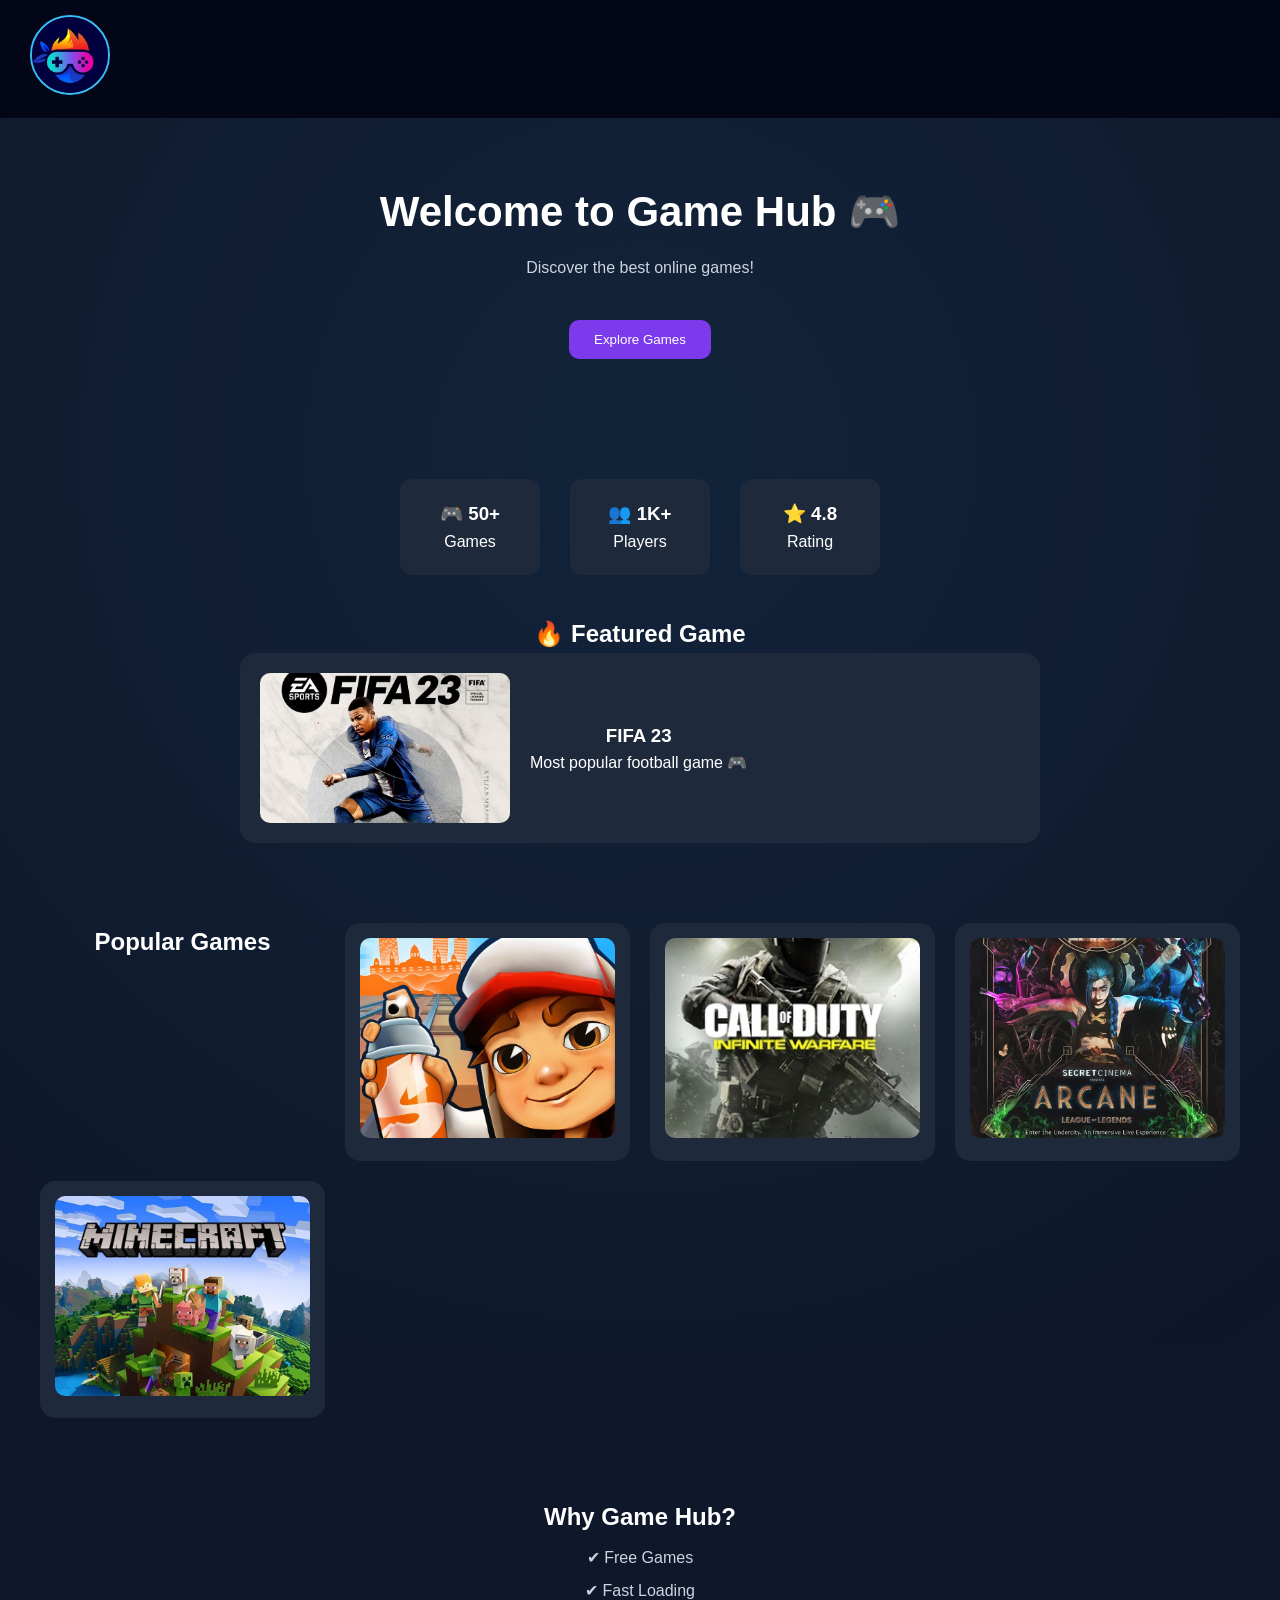
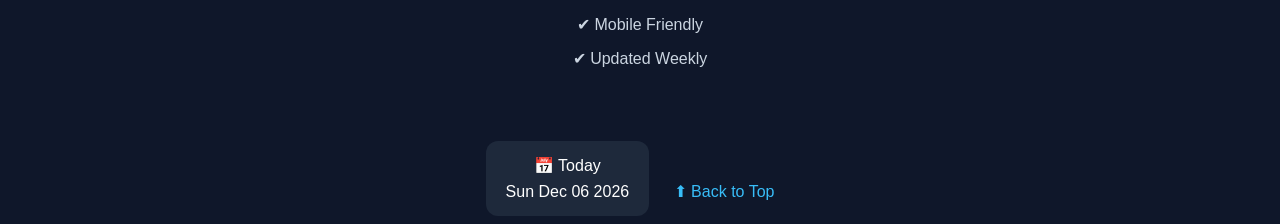
==== index.html @ 9aa82e74 "janaaaaa Co-authored-by: Copilot <copilot@github.com>" ====
<!DOCTYPE html>
<html lang="en">

<head>
    <meta charset="UTF-8">
    <meta name="viewport" content="width=device-width, initial-scale=1.0">
    <title>Game Hub</title>

    <link rel="stylesheet" href="css/style.css">
</head>

<body id="top">

    <!-- ================= NAVBAR ================= -->
<div class="navbar">

    <div class="logo" onclick="toggleMenu()">
        <img src="images/logo.png" alt="logo">
    </div>

    <!-- MENU -->
    <div id="menu" class="menu">
        <a href="index.html">Home</a>
        <a href="games.html">Games</a>
        <a href="about.html">About</a>
        <a href="contact.html">Contact</a>
    </div>

</div>
    <div id="menu" class="menu hide">
        <a href="index.html">Home</a>
        <a href="games.html">Games</a>
        <a href="about.html">About</a>
        <a href="contact.html">Contact</a>
    </div>

</div>

        <div class="menu" id="menu">
            <a href="index.html">Home</a>
            <a href="games.html">Games</a>
            <a href="about.html">About</a>
            <a href="contact.html">Contact</a>
        </div>
    </div>
    <div class="hero">
        <h1>Welcome to Game Hub 🎮</h1>
        <p>Discover the best online games!</p>

        <a href="games.html">
            <button>Explore Games</button>
        </a>
    </div>

    <!-- ================= STATS ================= -->
    <div class="stats">
        <div>
            <h3>🎮 50+</h3>
            <p>Games</p>
        </div>

        <div>
            <h3>👥 1K+</h3>
            <p>Players</p>
        </div>

        <div>
            <h3>⭐ 4.8</h3>
            <p>Rating</p>
        </div>
    </div>

    <!-- ================= FEATURED GAME ================= -->
    <div class="featured-game">
        <h2>🔥 Featured Game</h2>

        <div class="featured-card">
            <img src="images/game1.jpg.jpeg" alt="Featured Game">

            <div>
                <h3>FIFA 23</h3>
                <p>Most popular football game 🎮</p>

                <a href="javascript:void(0)" class="play-btn"
                   onclick="openModal('FIFA 23','Football game with realistic graphics','4.7')">
                   Play Now
                </a>
            </div>
        </div>
    </div>

    <!-- ================= GAMES ================= -->
    <div class="games">
        <h2>Popular Games</h2>

        <div class="game-card">
            <img src="images/game5.jpg" alt="Game 1">

            <a href="javascript:void(0)" class="play-btn"
               onclick="openModal('Game 1','Racing speed game','4.5')">
               Play Now
            </a>
        </div>

        <div class="game-card">
            <img src="images/game2.jpg.jpeg" alt="Game 2">

            <a href="javascript:void(0)" class="play-btn"
               onclick="openModal('Game 2','Adventure survival game','4.3')">
               Play Now
            </a>
        </div>

        <div class="game-card">
            <img src="images/game3.jpg" alt="Game 3">

            <a href="javascript:void(0)" class="play-btn"
               onclick="openModal('Game 3','Action multiplayer game','4.6')">
               Play Now
            </a>
        </div>

        <div class="game-card">
            <img src="images/game4.jpg" alt="Game 4">

            <a href="javascript:void(0)" class="play-btn"
               onclick="openModal('Game 4','Puzzle brain game','4.2')">
               Play Now
            </a>
        </div>
    </div>

    <!-- ================= WHY US ================= -->
    <div class="why-us">
        <h2>Why Game Hub?</h2>

        <ul>
            <li>✔ Free Games</li>
            <li>✔ Fast Loading</li>
            <li>✔ Mobile Friendly</li>
            <li>✔ Updated Weekly</li>
        </ul>
    </div>

    <!-- ================= DATE ================= -->
    <div class="date-box">
        <span>📅 Today</span>
        <p id="date"></p>
    </div>

    <!-- ================= BACK TO TOP ================= -->
    <a href="#top">⬆ Back to Top</a>

    <!-- ================= MODAL ================= -->
    <div id="gameModal" class="modal">
        <div class="modal-content">

            <span class="close" onclick="closeModal()">&times;</span>

            <h2 id="gameTitle">Game Title</h2>
            <p id="gameDesc">Game description here...</p>
            <p id="gameRate">⭐ Rating</p>

            <button class="modal-btn">Play Now</button>
        </div>
    </div>

    <!-- ================= JS ================= -->
    <script src="js/script.js"></script>

    <script>
        document.getElementById("date").innerHTML =
            new Date().toDateString();
    </script>

</body>

</html>
---- css/style.css ----
/* =========================
   RESET
========================= */
* {
    margin: 0;
    padding: 0;
    box-sizing: border-box;
}

/* =========================
   BODY
========================= */
body {
    font-family: Arial, sans-serif;
    background-color: #0f172a;
    color: white;
    text-align: center;
    line-height: 1.6;
}

/* background glow */
body::before {
    content: "";
    position: fixed;
    top: -50%;
    left: -50%;
    width: 200%;
    height: 200%;
    background: radial-gradient(circle, rgba(56,189,248,0.08) 0%, transparent 70%);
    z-index: -1;
}

/* =========================
   NAVBAR
========================= */


/* NAVBAR */
.navbar {
    background-color: #020617;
    padding: 15px 30px;
    display: flex;
    justify-content: space-between;
    align-items: center;
}

/* LOGO */
.logo img {
    width: 80px;
    height: 80px;
    border-radius: 50%;
    object-fit: cover;
    cursor: pointer;
    border: 2px solid #38bdf8;
    transition: 0.3s;
}

.logo img:hover {
    transform: scale(1.1);
}

/* MENU */
.menu {
    display: none;   
    gap: 20px;
}

.menu.active {
    display: flex;
}

.menu a {
    color: white;
    text-decoration: none;
    font-weight: bold;
}

.menu a:hover {
    color: #38bdf8;
}






.hero {
    padding: 60px 20px;
}

.hero h1 {
    font-size: 42px;
    margin-bottom: 10px;
    animation: fadeIn 2s ease-in-out;
}

.hero p {
    color: #cbd5e1;
    margin-bottom: 20px;
}

.hero button {
    padding: 12px 25px;
    background-color: #7c3aed;
    color: white;
    border: none;
    border-radius: 10px;
    cursor: pointer;
    transition: 0.3s;
}

.hero button:hover {
    background-color: #5b21b6;
    transform: scale(1.05);
}

/* =========================
   ANIMATION
========================= */
@keyframes fadeIn {
    from {
        opacity: 0;
        transform: translateY(-20px);
    }
    to {
        opacity: 1;
        transform: translateY(0);
    }
}

/* =========================
   STATS
========================= */
.stats {
    display: flex;
    justify-content: center;
    gap: 30px;
    margin: 40px 0;
    flex-wrap: wrap;
}

.stats div {
    background-color: #1e293b;
    padding: 20px;
    border-radius: 12px;
    width: 140px;
    transition: 0.3s;
}

.stats div:hover {
    transform: scale(1.1);
    box-shadow: 0 0 15px #38bdf8;
}

/* =========================
   FEATURED GAME
========================= */
.featured-game {
    margin: 40px 0;
}

.featured-card {
    display: flex;
    gap: 20px;
    align-items: center;
    background-color: #1e293b;
    padding: 20px;
    border-radius: 15px;
    max-width: 800px;
    margin: auto;
    transition: 0.3s;
}

.featured-card:hover {
    transform: scale(1.02);
    box-shadow: 0 0 20px #38bdf8;
}

.featured-card img {
    width: 250px;
    height: 150px;
    object-fit: cover;
    border-radius: 10px;
}

/* =========================
   GAMES GRID
========================= */
.games {
    display: grid;
    grid-template-columns: repeat(auto-fit, minmax(250px, 1fr));
    gap: 20px;
    padding: 40px;
}

/* =========================
   GAME CARD
========================= */
.game-card {
    position: relative;
    background-color: #1e293b;
    padding: 15px;
    border-radius: 15px;
    overflow: hidden;
    transition: 0.4s;
}

.game-card:hover {
    transform: scale(1.05);
    box-shadow: 0 0 25px #38bdf8;
}

/* IMAGE */
.game-card img {
    width: 100%;
    height: 200px;
    object-fit: cover;
    border-radius: 10px;
}

/* OVERLAY */
.game-card::before {
    content: "";
    position: absolute;
    inset: 0;
    background: rgba(0,0,0,0.4);
    opacity: 0;
    transition: 0.4s;
    border-radius: 15px;
}

.game-card:hover::before {
    opacity: 1;
}

/* =========================
   PLAY BUTTON
========================= */
.play-btn {
    position: absolute;
    bottom: 15px;
    left: 50%;
    transform: translateX(-50%);

    background-color: #7c3aed;
    color: white;
    padding: 10px 20px;
    border-radius: 10px;
    text-decoration: none;

    opacity: 0;
    transition: 0.4s;
    z-index: 2;
}

.game-card:hover .play-btn {
    opacity: 1;
    transform: translateX(-50%) translateY(-5px);
}

.play-btn:hover {
    background-color: #5b21b6;
    box-shadow: 0 0 10px #7c3aed;
}

/* =========================
   MODAL
========================= */
.modal {
    display: none;
    position: fixed;
    inset: 0;
    background: rgba(0,0,0,0.7);
    justify-content: center;
    align-items: center;
}

.modal-content {
    background-color: #1e293b;
    padding: 20px;
    border-radius: 15px;
    width: 300px;
    text-align: center;
    position: relative;
    animation: pop 0.3s ease;
}

.close {
    position: absolute;
    top: 10px;
    right: 15px;
    cursor: pointer;
    font-size: 22px;
}

/* MODAL BUTTON */
.modal-btn {
    margin-top: 10px;
    padding: 10px 20px;
    background-color: #7c3aed;
    color: white;
    border: none;
    border-radius: 10px;
    cursor: pointer;
}

/* POP ANIMATION */
@keyframes pop {
    from {
        transform: scale(0.7);
        opacity: 0;
    }
    to {
        transform: scale(1);
        opacity: 1;
    }
}

/* =========================
   WHY US
========================= */
.why-us {
    margin: 40px;
}

.why-us ul {
    list-style: none;
}

.why-us li {
    margin: 8px;
    color: #cbd5e1;
}

/* =========================
   DATE BOX
========================= */
.date-box {
    margin-top: 30px;
    display: inline-block;
    background-color: #1e293b;
    padding: 12px 20px;
    border-radius: 12px;
}

/* =========================
   BACK TO TOP
========================= */
a {
    display: inline-block;
    margin: 20px;
    color: #38bdf8;
    text-decoration: none;
    transition: 0.3s;
}

a:hover {
    color: white;
}

/* =========================
   RESPONSIVE
========================= */
@media (max-width: 768px) {
    .menu {
        flex-direction: column;
        gap: 10px;
    }

    .hero h1 {
        font-size: 32px;
    }

    .featured-card {
        flex-direction: column;
        text-align: center;
    }
}

@media (max-width: 480px) {
    .games {
        grid-template-columns: 1fr;
    }

    .hero h1 {
        font-size: 26px;
    }
}
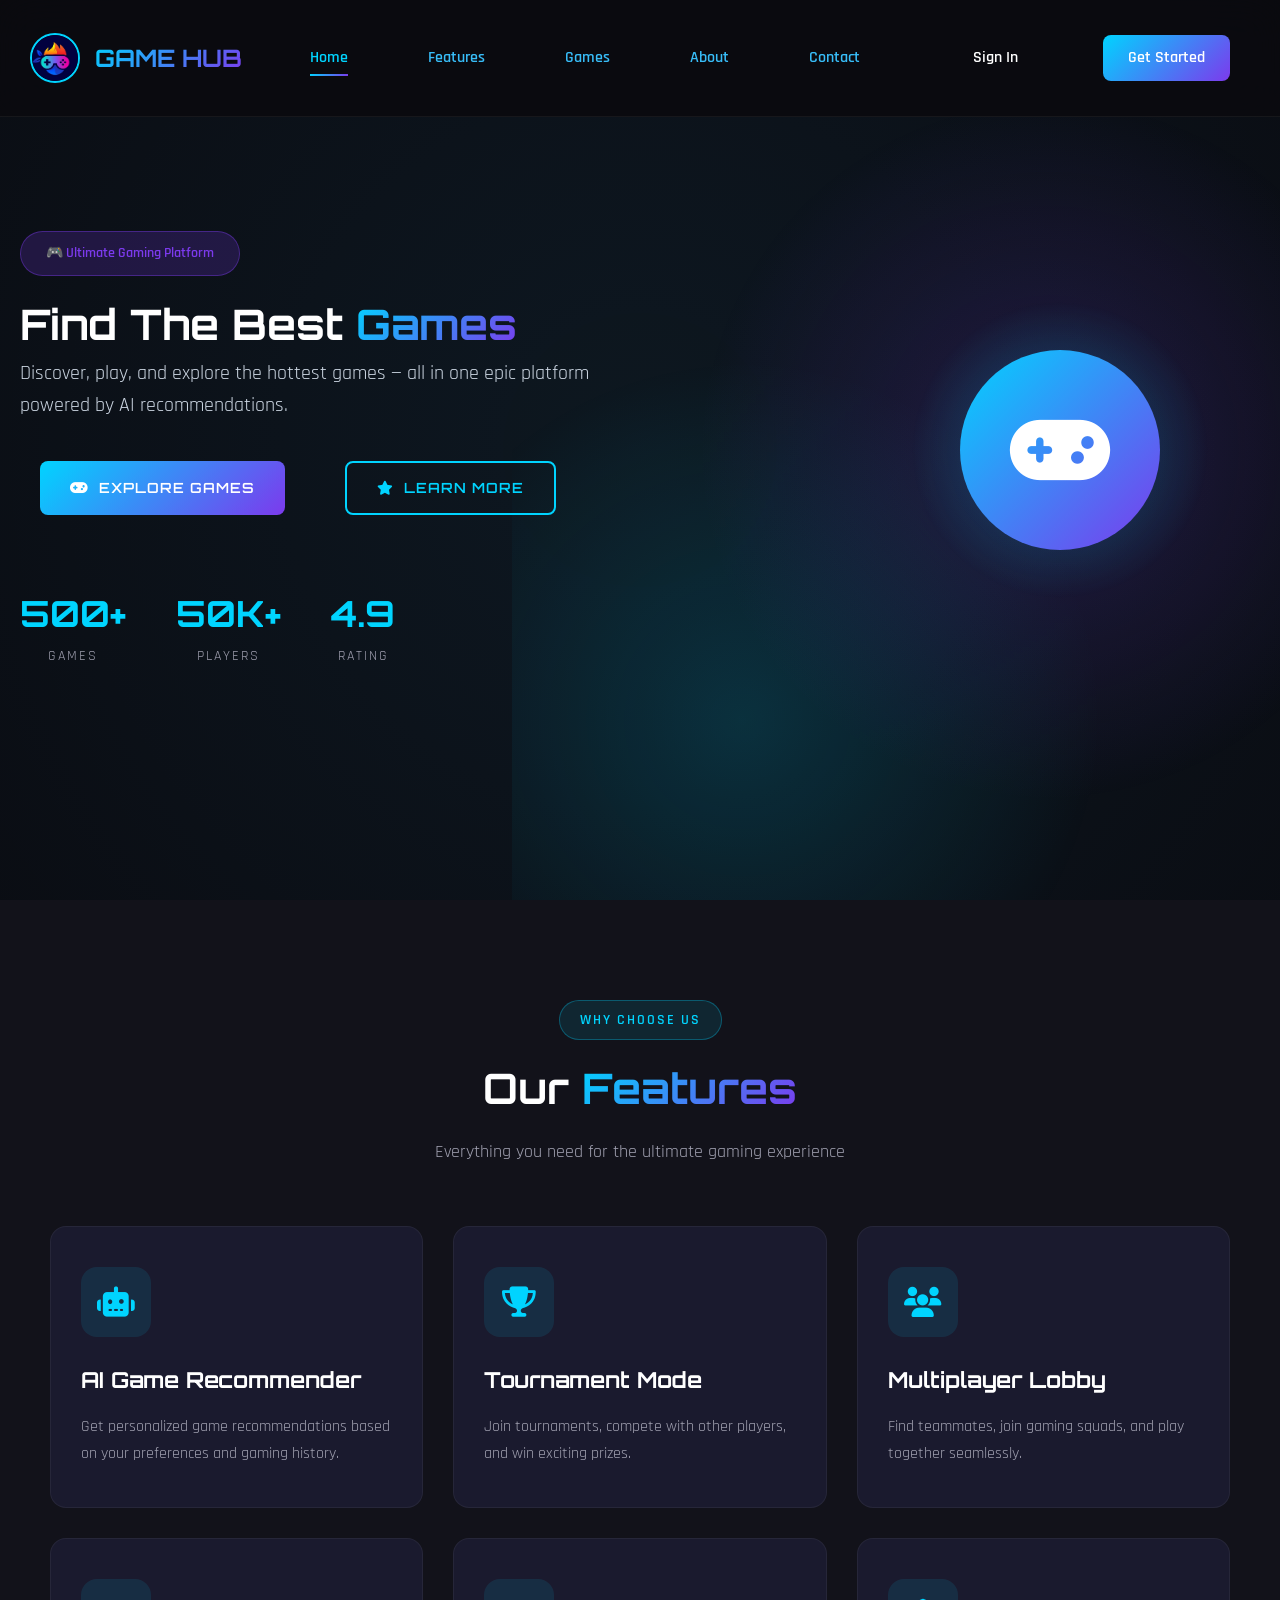
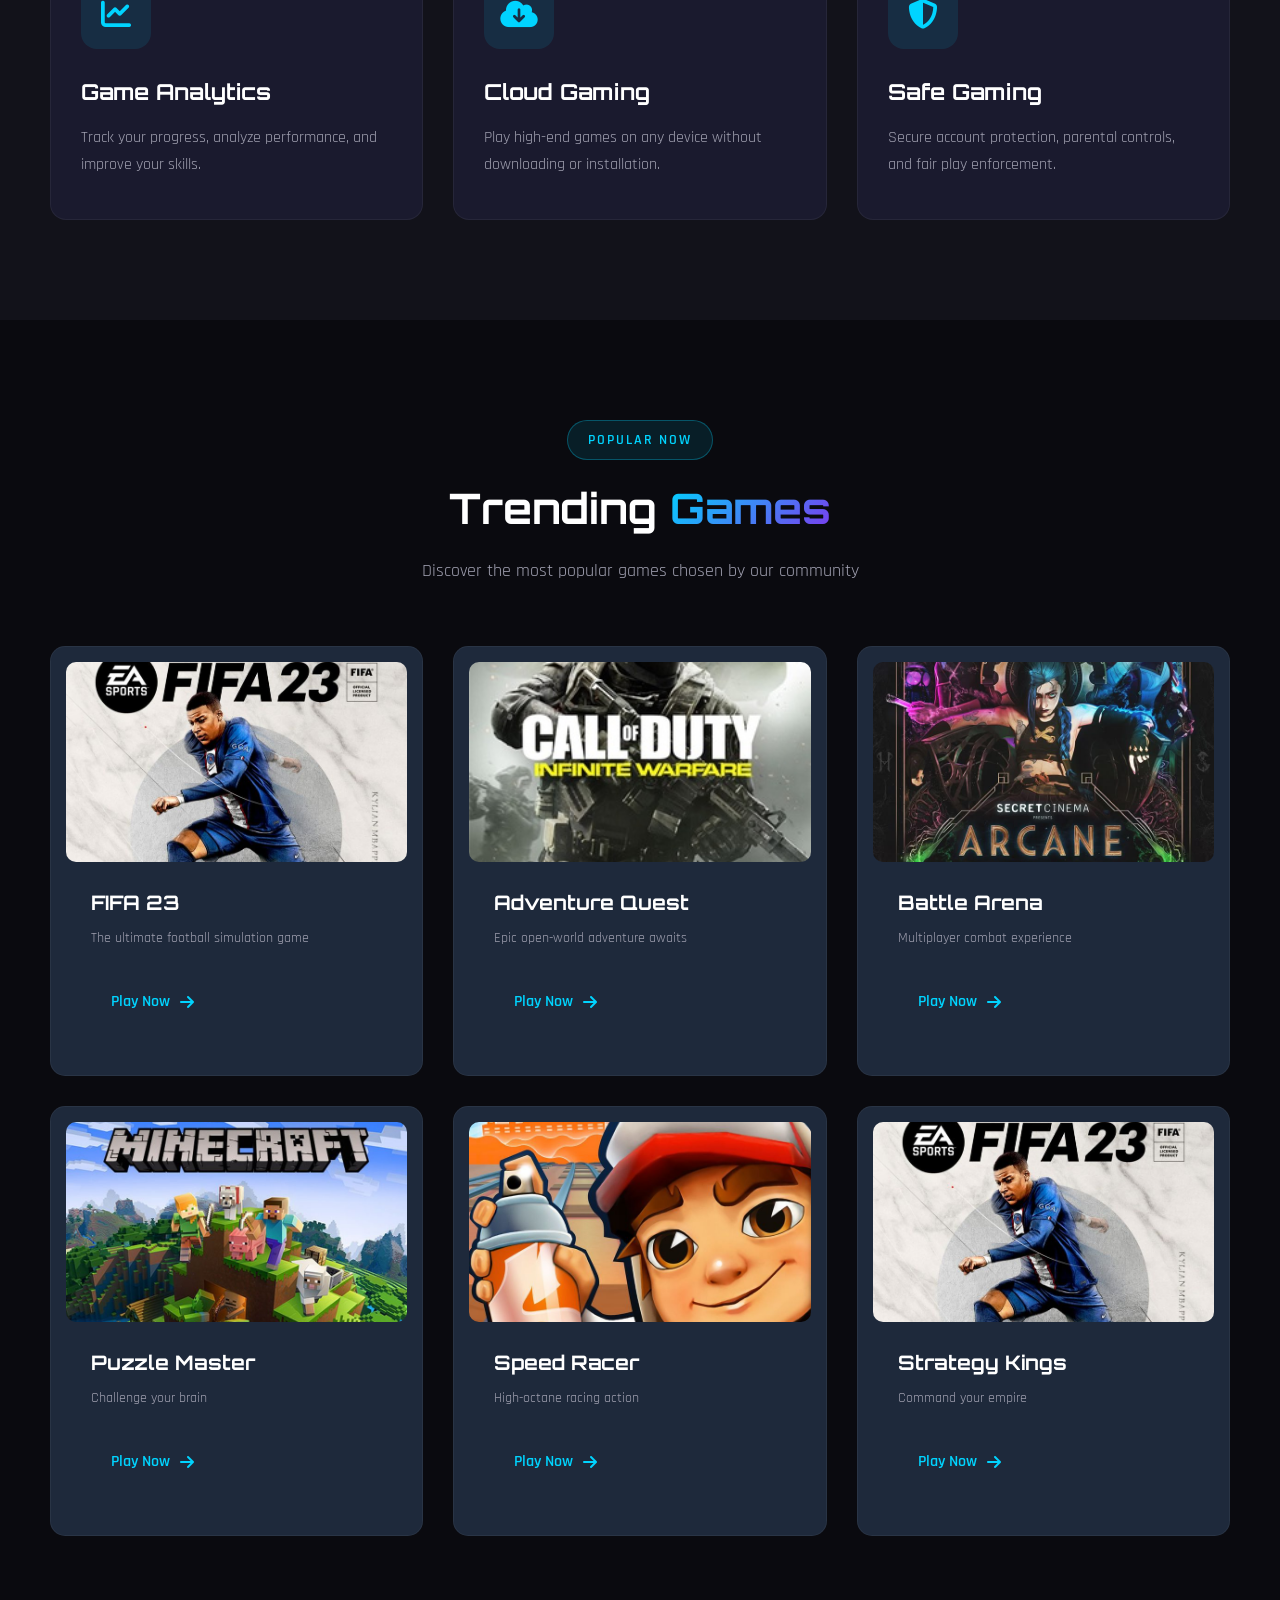
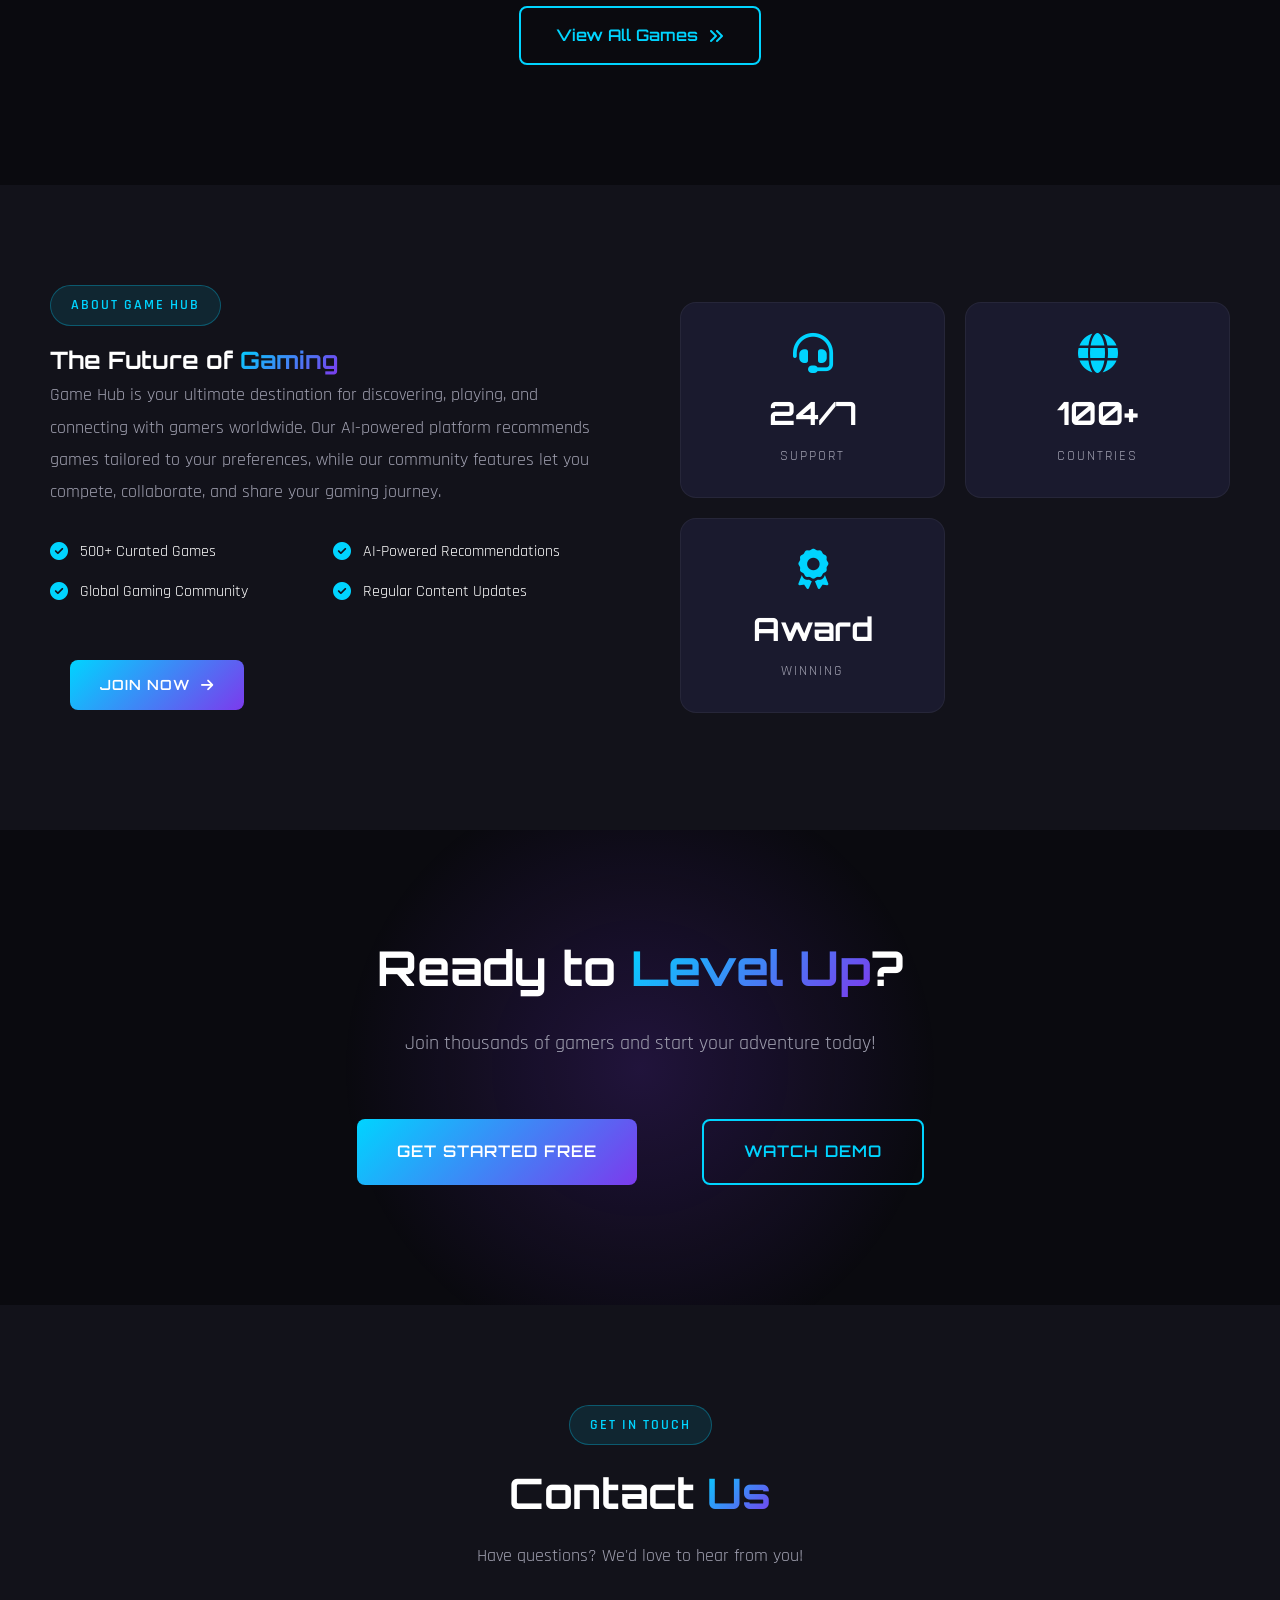
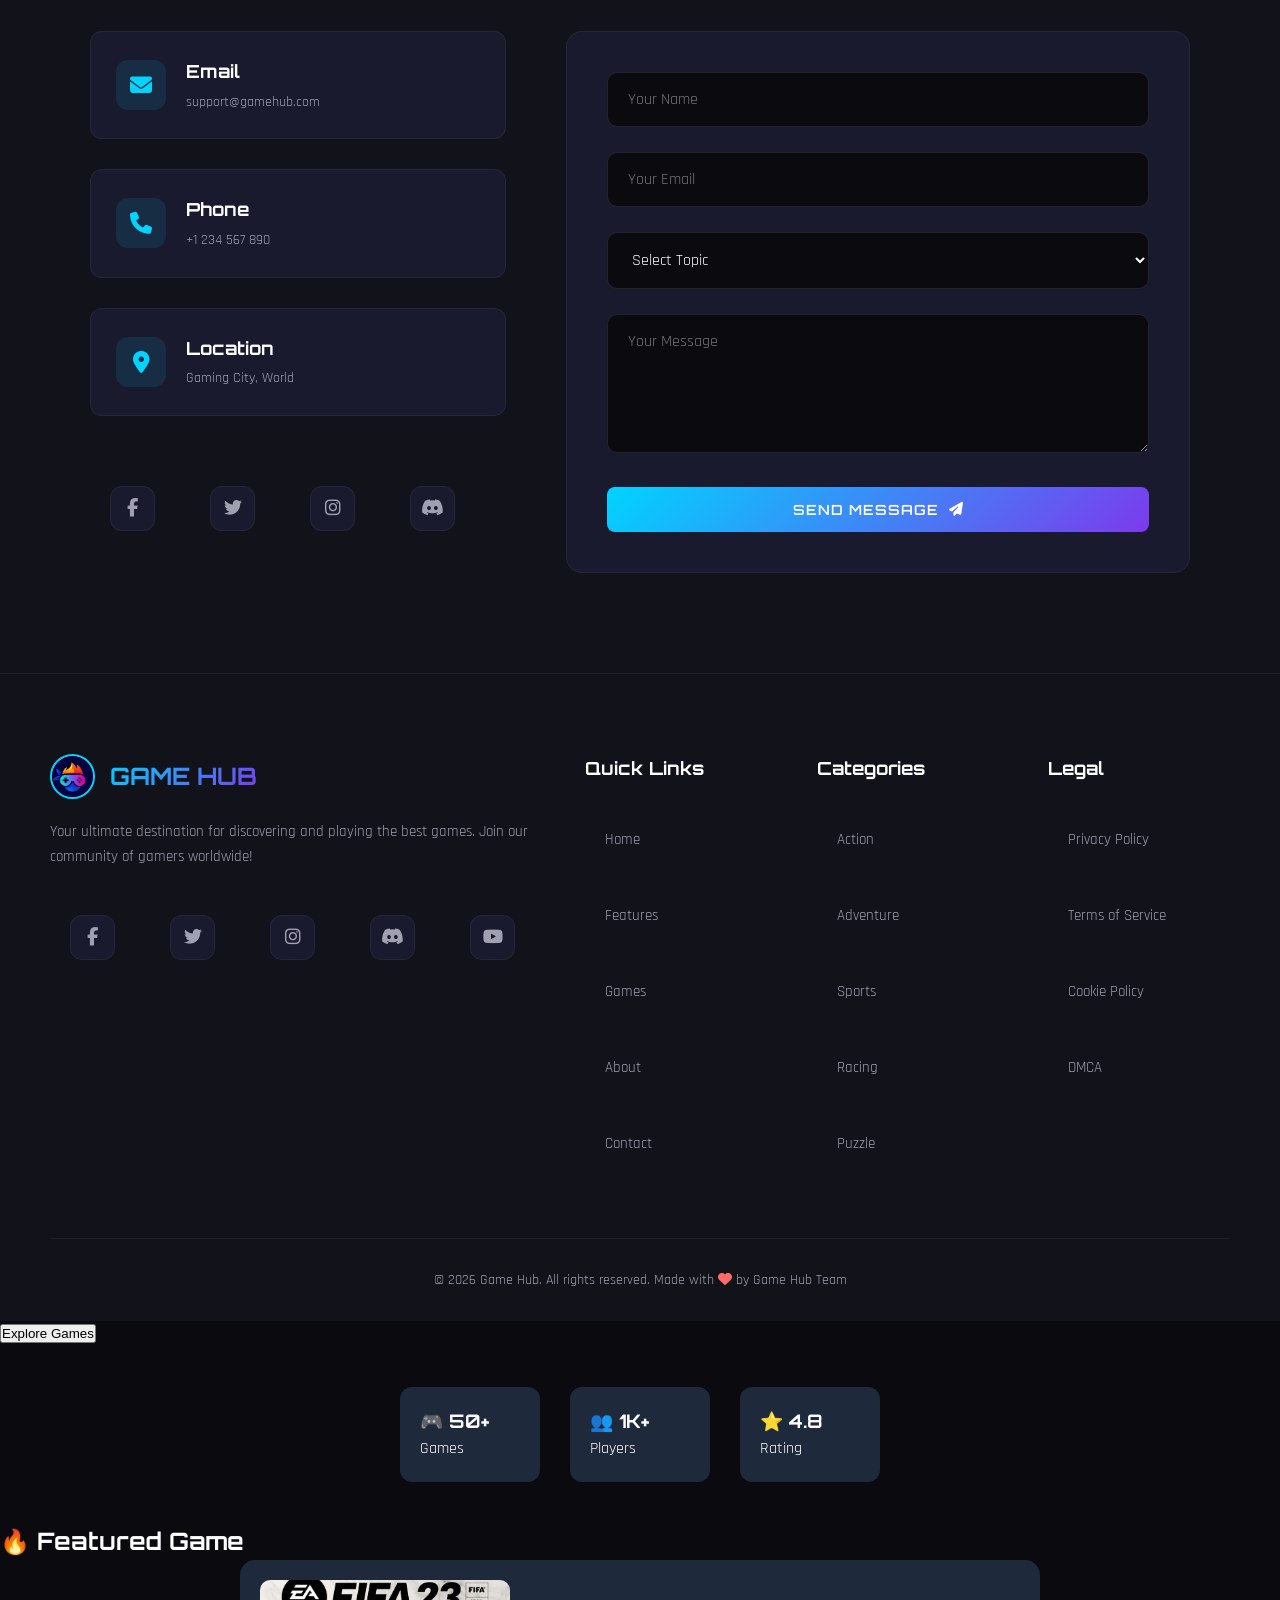
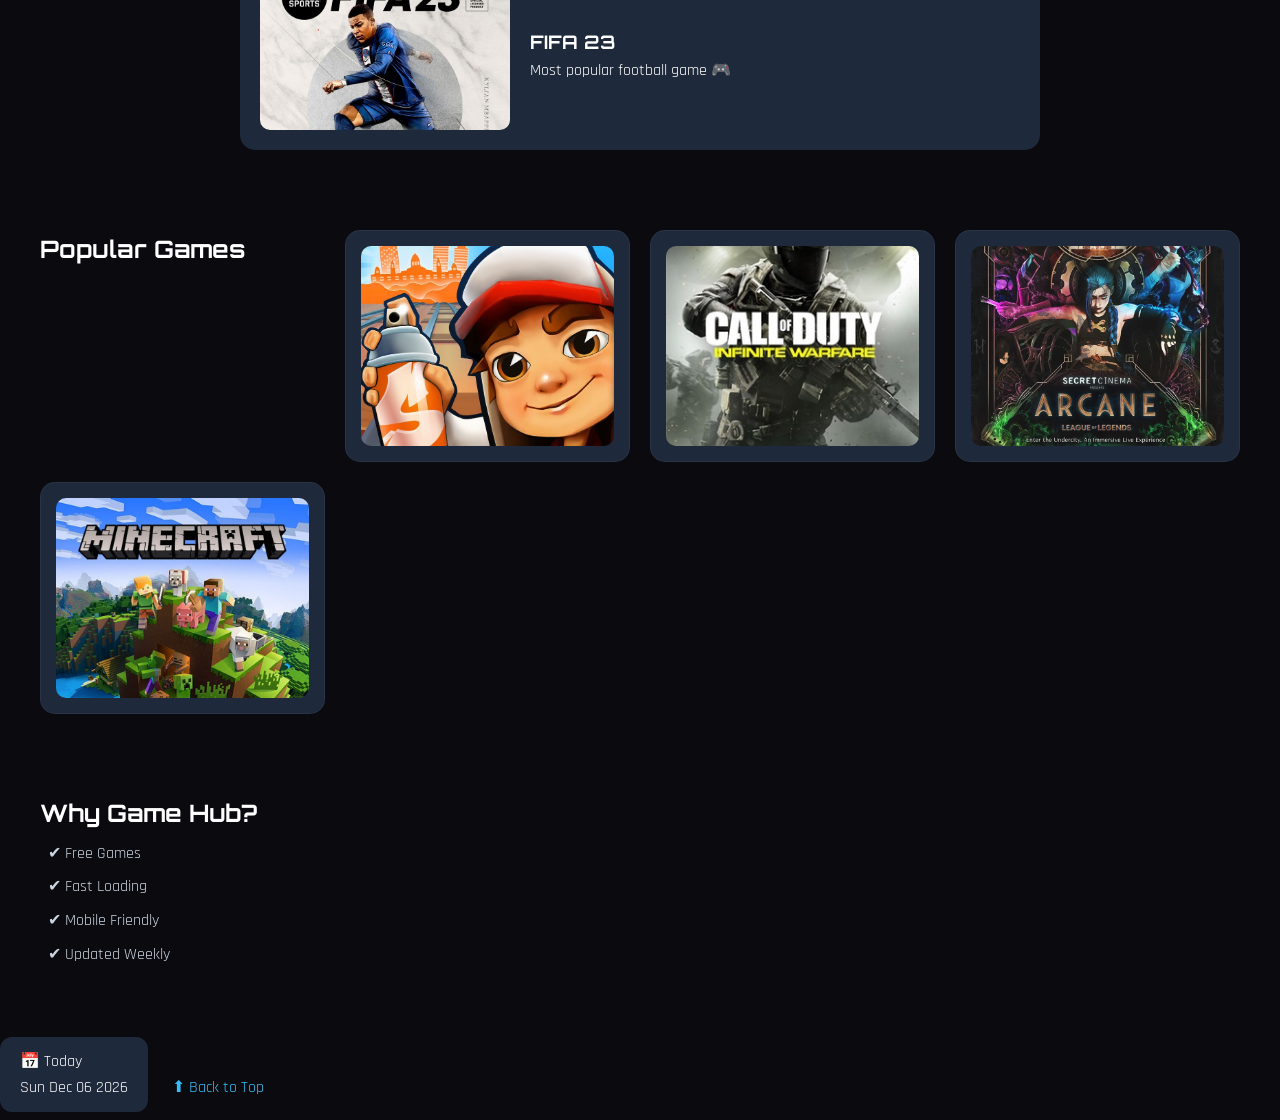
==== commit 789bc00d: "NEW HTML CSS Co-authored-by: Copilot <copilot@github.com>" ====
--- a/index.html
+++ b/index.html
@@ -4,50 +4,442 @@
 <head>
     <meta charset="UTF-8">
     <meta name="viewport" content="width=device-width, initial-scale=1.0">
-    <title>Game Hub</title>
-
+    <title>Game Hub - Your Gaming Destination</title>
     <link rel="stylesheet" href="css/style.css">
+    <link rel="preconnect" href="https://fonts.googleapis.com">
+    <link rel="preconnect" href="https://fonts.gstatic.com" crossorigin>
+    <link href="https://fonts.googleapis.com/css2?family=Orbitron:wght@400;500;600;700;800;900&family=Rajdhani:wght@300;400;500;600;700&display=swap" rel="stylesheet">
+    <link rel="stylesheet" href="https://cdnjs.cloudflare.com/ajax/libs/font-awesome/6.5.1/css/all.min.css">
 </head>
 
 <body id="top">
 
     <!-- ================= NAVBAR ================= -->
-<div class="navbar">
-
-    <div class="logo" onclick="toggleMenu()">
-        <img src="images/logo.png" alt="logo">
-    </div>
-
-    <!-- MENU -->
-    <div id="menu" class="menu">
-        <a href="index.html">Home</a>
-        <a href="games.html">Games</a>
-        <a href="about.html">About</a>
-        <a href="contact.html">Contact</a>
-    </div>
-
-</div>
-    <div id="menu" class="menu hide">
-        <a href="index.html">Home</a>
-        <a href="games.html">Games</a>
-        <a href="about.html">About</a>
-        <a href="contact.html">Contact</a>
-    </div>
-
-</div>
-
-        <div class="menu" id="menu">
-            <a href="index.html">Home</a>
-            <a href="games.html">Games</a>
-            <a href="about.html">About</a>
-            <a href="contact.html">Contact</a>
-        </div>
-    </div>
-    <div class="hero">
-        <h1>Welcome to Game Hub 🎮</h1>
-        <p>Discover the best online games!</p>
-
-        <a href="games.html">
+    <nav class="navbar">
+        <div class="logo">
+            <img src="images/logo.png" alt="Game Hub Logo">
+            <span class="logo-text">GAME HUB</span>
+        </div>
+
+        <ul class="nav-links">
+            <li><a href="#home" class="active">Home</a></li>
+            <li><a href="#features">Features</a></li>
+            <li><a href="#games">Games</a></li>
+            <li><a href="#about">About</a></li>
+            <li><a href="#contact">Contact</a></li>
+        </ul>
+
+        <div class="nav-actions">
+            <a href="#" class="btn-login">Sign In</a>
+            <a href="#" class="btn-cta">Get Started</a>
+        </div>
+
+        <div class="menu-toggle">
+            <i class="fas fa-bars"></i>
+        </div>
+    </nav>
+
+    <!-- ================= HERO SECTION ================= -->
+    <section id="home" class="hero">
+        <div class="hero-bg"></div>
+        <div class="hero-content">
+            <span class="hero-badge">🎮 Ultimate Gaming Platform</span>
+            <h1>Find The Best <span class="highlight">Games</span></h1>
+            <p class="hero-subtitle">Discover, play, and explore the hottest games — all in one epic platform powered by AI recommendations.</p>
+            
+            <div class="hero-buttons">
+                <a href="#games" class="btn-primary">
+                    <i class="fas fa-gamepad"></i> Explore Games
+                </a>
+                <a href="#features" class="btn-secondary">
+                    <i class="fas fa-star"></i> Learn More
+                </a>
+            </div>
+
+            <div class="hero-stats">
+                <div class="stat-item">
+                    <span class="stat-number">500+</span>
+                    <span class="stat-label">Games</span>
+                </div>
+                <div class="stat-item">
+                    <span class="stat-number">50K+</span>
+                    <span class="stat-label">Players</span>
+                </div>
+                <div class="stat-item">
+                    <span class="stat-number">4.9</span>
+                    <span class="stat-label">Rating</span>
+                </div>
+            </div>
+        </div>
+
+        <div class="hero-visual">
+            <div class="game-controller">
+                <i class="fas fa-gamepad"></i>
+            </div>
+            <div class="glow-effect"></div>
+        </div>
+    </section>
+
+    <!-- ================= FEATURES SECTION ================= -->
+    <section id="features" class="features">
+        <div class="section-header">
+            <span class="section-tag">Why Choose Us</span>
+            <h2>Our <span class="highlight">Features</span></h2>
+            <p>Everything you need for the ultimate gaming experience</p>
+        </div>
+
+        <div class="features-grid">
+            <div class="feature-card">
+                <div class="feature-icon">
+                    <i class="fas fa-robot"></i>
+                </div>
+                <h3>AI Game Recommender</h3>
+                <p>Get personalized game recommendations based on your preferences and gaming history.</p>
+                <div class="feature-glow"></div>
+            </div>
+
+            <div class="feature-card">
+                <div class="feature-icon">
+                    <i class="fas fa-trophy"></i>
+                </div>
+                <h3>Tournament Mode</h3>
+                <p>Join tournaments, compete with other players, and win exciting prizes.</p>
+                <div class="feature-glow"></div>
+            </div>
+
+            <div class="feature-card">
+                <div class="feature-icon">
+                    <i class="fas fa-users"></i>
+                </div>
+                <h3>Multiplayer Lobby</h3>
+                <p>Find teammates, join gaming squads, and play together seamlessly.</p>
+                <div class="feature-glow"></div>
+            </div>
+
+            <div class="feature-card">
+                <div class="feature-icon">
+                    <i class="fas fa-chart-line"></i>
+                </div>
+                <h3>Game Analytics</h3>
+                <p>Track your progress, analyze performance, and improve your skills.</p>
+                <div class="feature-glow"></div>
+            </div>
+
+            <div class="feature-card">
+                <div class="feature-icon">
+                    <i class="fas fa-cloud-download"></i>
+                </div>
+                <h3>Cloud Gaming</h3>
+                <p>Play high-end games on any device without downloading or installation.</p>
+                <div class="feature-glow"></div>
+            </div>
+
+            <div class="feature-card">
+                <div class="feature-icon">
+                    <i class="fas fa-shield-alt"></i>
+                </div>
+                <h3>Safe Gaming</h3>
+                <p>Secure account protection, parental controls, and fair play enforcement.</p>
+                <div class="feature-glow"></div>
+            </div>
+        </div>
+    </section>
+
+    <!-- ================= GAMES SECTION ================= -->
+    <section id="games" class="games-section">
+        <div class="section-header">
+            <span class="section-tag">Popular Now</span>
+            <h2>Trending <span class="highlight">Games</span></h2>
+            <p>Discover the most popular games chosen by our community</p>
+        </div>
+
+        <div class="games-grid">
+            <div class="game-card">
+                <div class="game-image">
+                    <img src="images/game1.jpg.jpeg" alt="FIFA 23">
+                    <div class="game-overlay">
+                        <span class="game-rating">⭐ 4.8</span>
+                        <span class="game-category">Sports</span>
+                    </div>
+                </div>
+                <div class="game-info">
+                    <h3>FIFA 23</h3>
+                    <p>The ultimate football simulation game</p>
+                    <a href="#" class="btn-play">Play Now <i class="fas fa-arrow-right"></i></a>
+                </div>
+            </div>
+
+            <div class="game-card">
+                <div class="game-image">
+                    <img src="images/game2.jpg.jpeg" alt="Adventure Quest">
+                    <div class="game-overlay">
+                        <span class="game-rating">⭐ 4.6</span>
+                        <span class="game-category">Adventure</span>
+                    </div>
+                </div>
+                <div class="game-info">
+                    <h3>Adventure Quest</h3>
+                    <p>Epic open-world adventure awaits</p>
+                    <a href="#" class="btn-play">Play Now <i class="fas fa-arrow-right"></i></a>
+                </div>
+            </div>
+
+            <div class="game-card">
+                <div class="game-image">
+                    <img src="images/game3.jpg" alt="Battle Arena">
+                    <div class="game-overlay">
+                        <span class="game-rating">⭐ 4.9</span>
+                        <span class="game-category">Action</span>
+                    </div>
+                </div>
+                <div class="game-info">
+                    <h3>Battle Arena</h3>
+                    <p>Multiplayer combat experience</p>
+                    <a href="#" class="btn-play">Play Now <i class="fas fa-arrow-right"></i></a>
+                </div>
+            </div>
+
+            <div class="game-card">
+                <div class="game-image">
+                    <img src="images/game4.jpg" alt="Puzzle Master">
+                    <div class="game-overlay">
+                        <span class="game-rating">⭐ 4.4</span>
+                        <span class="game-category">Puzzle</span>
+                    </div>
+                </div>
+                <div class="game-info">
+                    <h3>Puzzle Master</h3>
+                    <p>Challenge your brain</p>
+                    <a href="#" class="btn-play">Play Now <i class="fas fa-arrow-right"></i></a>
+                </div>
+            </div>
+
+            <div class="game-card">
+                <div class="game-image">
+                    <img src="images/game5.jpg" alt="Speed Racer">
+                    <div class="game-overlay">
+                        <span class="game-rating">⭐ 4.7</span>
+                        <span class="game-category">Racing</span>
+                    </div>
+                </div>
+                <div class="game-info">
+                    <h3>Speed Racer</h3>
+                    <p>High-octane racing action</p>
+                    <a href="#" class="btn-play">Play Now <i class="fas fa-arrow-right"></i></a>
+                </div>
+            </div>
+
+            <div class="game-card">
+                <div class="game-image">
+                    <img src="images/game1.jpg.jpeg" alt="Strategy Kings">
+                    <div class="game-overlay">
+                        <span class="game-rating">⭐ 4.5</span>
+                        <span class="game-category">Strategy</span>
+                    </div>
+                </div>
+                <div class="game-info">
+                    <h3>Strategy Kings</h3>
+                    <p>Command your empire</p>
+                    <a href="#" class="btn-play">Play Now <i class="fas fa-arrow-right"></i></a>
+                </div>
+            </div>
+        </div>
+
+        <div class="view-all">
+            <a href="#" class="btn-view-all">View All Games <i class="fas fa-angle-double-right"></i></a>
+        </div>
+    </section>
+
+    <!-- ================= ABOUT SECTION ================= -->
+    <section id="about" class="about-section">
+        <div class="about-content">
+            <div class="about-text">
+                <span class="section-tag">About Game Hub</span>
+                <h2>The Future of <span class="highlight">Gaming</span></h2>
+                <p>Game Hub is your ultimate destination for discovering, playing, and connecting with gamers worldwide. Our AI-powered platform recommends games tailored to your preferences, while our community features let you compete, collaborate, and share your gaming journey.</p>
+                
+                <div class="about-features">
+                    <div class="about-item">
+                        <i class="fas fa-check-circle"></i>
+                        <span>500+ Curated Games</span>
+                    </div>
+                    <div class="about-item">
+                        <i class="fas fa-check-circle"></i>
+                        <span>AI-Powered Recommendations</span>
+                    </div>
+                    <div class="about-item">
+                        <i class="fas fa-check-circle"></i>
+                        <span>Global Gaming Community</span>
+                    </div>
+                    <div class="about-item">
+                        <i class="fas fa-check-circle"></i>
+                        <span>Regular Content Updates</span>
+                    </div>
+                </div>
+
+                <a href="#contact" class="btn-primary">Join Now <i class="fas fa-arrow-right"></i></a>
+            </div>
+
+            <div class="about-visual">
+                <div class="about-card">
+                    <i class="fas fa-headset"></i>
+                    <h3>24/7</h3>
+                    <p>Support</p>
+                </div>
+                <div class="about-card">
+                    <i class="fas fa-globe"></i>
+                    <h3>100+</h3>
+                    <p>Countries</p>
+                </div>
+                <div class="about-card">
+                    <i class="fas fa-award"></i>
+                    <h3>Award</h3>
+                    <p>Winning</p>
+                </div>
+            </div>
+        </div>
+    </section>
+
+    <!-- ================= CTA SECTION ================= -->
+    <section class="cta-section">
+        <div class="cta-content">
+            <h2>Ready to <span class="highlight">Level Up</span>?</h2>
+            <p>Join thousands of gamers and start your adventure today!</p>
+            <div class="cta-buttons">
+                <a href="#" class="btn-primary btn-large">Get Started Free</a>
+                <a href="#" class="btn-secondary btn-large">Watch Demo</a>
+            </div>
+        </div>
+        <div class="cta-glow"></div>
+    </section>
+
+    <!-- ================= CONTACT SECTION ================= -->
+    <section id="contact" class="contact-section">
+        <div class="section-header">
+            <span class="section-tag">Get In Touch</span>
+            <h2>Contact <span class="highlight">Us</span></h2>
+            <p>Have questions? We'd love to hear from you!</p>
+        </div>
+
+        <div class="contact-container">
+            <div class="contact-info">
+                <div class="contact-item">
+                    <i class="fas fa-envelope"></i>
+                    <div>
+                        <h4>Email</h4>
+                        <p>support@gamehub.com</p>
+                    </div>
+                </div>
+                <div class="contact-item">
+                    <i class="fas fa-phone"></i>
+                    <div>
+                        <h4>Phone</h4>
+                        <p>+1 234 567 890</p>
+                    </div>
+                </div>
+                <div class="contact-item">
+                    <i class="fas fa-map-marker-alt"></i>
+                    <div>
+                        <h4>Location</h4>
+                        <p>Gaming City, World</p>
+                    </div>
+                </div>
+                <div class="social-links">
+                    <a href="#"><i class="fab fa-facebook-f"></i></a>
+                    <a href="#"><i class="fab fa-twitter"></i></a>
+                    <a href="#"><i class="fab fa-instagram"></i></a>
+                    <a href="#"><i class="fab fa-discord"></i></a>
+                </div>
+            </div>
+
+            <form class="contact-form">
+                <div class="form-group">
+                    <input type="text" placeholder="Your Name" required>
+                </div>
+                <div class="form-group">
+                    <input type="email" placeholder="Your Email" required>
+                </div>
+                <div class="form-group">
+                    <select>
+                        <option>Select Topic</option>
+                        <option>General Inquiry</option>
+                        <option>Support</option>
+                        <option>Partnership</option>
+                    </select>
+                </div>
+                <div class="form-group">
+                    <textarea placeholder="Your Message" rows="5" required></textarea>
+                </div>
+                <button type="submit" class="btn-primary">Send Message <i class="fas fa-paper-plane"></i></button>
+            </form>
+        </div>
+    </section>
+
+    <!-- ================= FOOTER ================= -->
+    <footer class="footer">
+        <div class="footer-content">
+            <div class="footer-brand">
+                <div class="logo">
+                    <img src="images/logo.png" alt="Game Hub Logo">
+                    <span class="logo-text">GAME HUB</span>
+                </div>
+                <p>Your ultimate destination for discovering and playing the best games. Join our community of gamers worldwide!</p>
+                <div class="social-links">
+                    <a href="#"><i class="fab fa-facebook-f"></i></a>
+                    <a href="#"><i class="fab fa-twitter"></i></a>
+                    <a href="#"><i class="fab fa-instagram"></i></a>
+                    <a href="#"><i class="fab fa-discord"></i></a>
+                    <a href="#"><i class="fab fa-youtube"></i></a>
+                </div>
+            </div>
+
+            <div class="footer-links">
+                <h4>Quick Links</h4>
+                <ul>
+                    <li><a href="#home">Home</a></li>
+                    <li><a href="#features">Features</a></li>
+                    <li><a href="#games">Games</a></li>
+                    <li><a href="#about">About</a></li>
+                    <li><a href="#contact">Contact</a></li>
+                </ul>
+            </div>
+
+            <div class="footer-links">
+                <h4>Categories</h4>
+                <ul>
+                    <li><a href="#">Action</a></li>
+                    <li><a href="#">Adventure</a></li>
+                    <li><a href="#">Sports</a></li>
+                    <li><a href="#">Racing</a></li>
+                    <li><a href="#">Puzzle</a></li>
+                </ul>
+            </div>
+
+            <div class="footer-links">
+                <h4>Legal</h4>
+                <ul>
+                    <li><a href="#">Privacy Policy</a></li>
+                    <li><a href="#">Terms of Service</a></li>
+                    <li><a href="#">Cookie Policy</a></li>
+                    <li><a href="#">DMCA</a></li>
+                </ul>
+            </div>
+        </div>
+
+        <div class="footer-bottom">
+            <p>&copy; 2026 Game Hub. All rights reserved. Made with <i class="fas fa-heart"></i> by Game Hub Team</p>
+        </div>
+    </footer>
+
+    <!-- ================= BACK TO TOP ================= -->
+    <a href="#top" class="back-to-top">
+        <i class="fas fa-arrow-up"></i>
+    </a>
+
+    <script src="js/script.js"></script>
+</body>
+
+</html>
             <button>Explore Games</button>
         </a>
     </div>
--- a/css/style.css
+++ b/css/style.css
@@ -1,6 +1,6 @@
 
 /* =========================
-   RESET
+   RESET & BASE
 ========================= */
 * {
     margin: 0;
@@ -8,15 +8,1152 @@
     box-sizing: border-box;
 }
 
-/* =========================
-   BODY
-========================= */
+:root {
+    --primary: #00d4ff;
+    --primary-dark: #0099cc;
+    --secondary: #7c3aed;
+    --secondary-dark: #5b21b6;
+    --accent: #ff6b6b;
+    --dark-bg: #0a0a0f;
+    --dark-bg-alt: #12121a;
+    --card-bg: #1a1a2e;
+    --text-light: #ffffff;
+    --text-muted: #a0a0b0;
+    --gradient: linear-gradient(135deg, #00d4ff 0%, #7c3aed 100%);
+    --glow: 0 0 30px rgba(0, 212, 255, 0.3);
+}
+
+html {
+    scroll-behavior: smooth;
+}
+
 body {
-    font-family: Arial, sans-serif;
-    background-color: #0f172a;
+    font-family: 'Rajdhani', sans-serif;
+    background-color: var(--dark-bg);
+    color: var(--text-light);
+    line-height: 1.6;
+    overflow-x: hidden;
+}
+
+/* Background Effects */
+body::before {
+    content: "";
+    position: fixed;
+    top: 0;
+    left: 0;
+    width: 100%;
+    height: 100%;
+    background: 
+        radial-gradient(ellipse at 20% 20%, rgba(0, 212, 255, 0.08) 0%, transparent 50%),
+        radial-gradient(ellipse at 80% 80%, rgba(124, 58, 237, 0.08) 0%, transparent 50%),
+        radial-gradient(ellipse at 50% 50%, rgba(255, 107, 107, 0.05) 0%, transparent 50%);
+    pointer-events: none;
+    z-index: -1;
+}
+
+a {
+    text-decoration: none;
+    color: inherit;
+}
+
+ul {
+    list-style: none;
+}
+
+img {
+    max-width: 100%;
+    display: block;
+}
+
+/* =========================
+   TYPOGRAPHY
+========================= */
+h1, h2, h3, h4 {
+    font-family: 'Orbitron', sans-serif;
+    font-weight: 700;
+}
+
+.highlight {
+    background: var(--gradient);
+    -webkit-background-clip: text;
+    -webkit-text-fill-color: transparent;
+    background-clip: text;
+}
+
+.section-tag {
+    display: inline-block;
+    padding: 8px 20px;
+    background: rgba(0, 212, 255, 0.1);
+    border: 1px solid rgba(0, 212, 255, 0.3);
+    border-radius: 50px;
+    font-size: 14px;
+    font-weight: 600;
+    color: var(--primary);
+    text-transform: uppercase;
+    letter-spacing: 2px;
+    margin-bottom: 15px;
+}
+
+.section-header {
+    text-align: center;
+    margin-bottom: 60px;
+}
+
+.section-header h2 {
+    font-size: 42px;
+    margin-bottom: 15px;
+}
+
+.section-header p {
+    color: var(--text-muted);
+    font-size: 18px;
+}
+
+/* =========================
+   BUTTONS
+========================= */
+.btn-primary {
+    display: inline-flex;
+    align-items: center;
+    gap: 10px;
+    padding: 14px 30px;
+    background: var(--gradient);
     color: white;
+    border: none;
+    border-radius: 8px;
+    font-family: 'Orbitron', sans-serif;
+    font-size: 14px;
+    font-weight: 600;
+    cursor: pointer;
+    transition: all 0.3s ease;
+    text-transform: uppercase;
+    letter-spacing: 1px;
+}
+
+.btn-primary:hover {
+    transform: translateY(-3px);
+    box-shadow: var(--glow);
+}
+
+.btn-secondary {
+    display: inline-flex;
+    align-items: center;
+    gap: 10px;
+    padding: 14px 30px;
+    background: transparent;
+    color: var(--primary);
+    border: 2px solid var(--primary);
+    border-radius: 8px;
+    font-family: 'Orbitron', sans-serif;
+    font-size: 14px;
+    font-weight: 600;
+    cursor: pointer;
+    transition: all 0.3s ease;
+    text-transform: uppercase;
+    letter-spacing: 1px;
+}
+
+.btn-secondary:hover {
+    background: var(--primary);
+    color: var(--dark-bg);
+    transform: translateY(-3px);
+}
+
+.btn-large {
+    padding: 18px 40px;
+    font-size: 16px;
+}
+
+.btn-login {
+    padding: 10px 25px;
+    color: var(--text-light);
+    font-weight: 600;
+    transition: color 0.3s;
+}
+
+.btn-login:hover {
+    color: var(--primary);
+}
+
+.btn-cta {
+    padding: 10px 25px;
+    background: var(--gradient);
+    color: white;
+    border-radius: 8px;
+    font-weight: 600;
+    transition: all 0.3s;
+}
+
+.btn-cta:hover {
+    transform: translateY(-2px);
+    box-shadow: var(--glow);
+}
+
+/* =========================
+   NAVBAR
+========================= */
+.navbar {
+    position: fixed;
+    top: 0;
+    left: 0;
+    right: 0;
+    display: flex;
+    justify-content: space-between;
+    align-items: center;
+    padding: 15px 50px;
+    background: rgba(10, 10, 15, 0.9);
+    backdrop-filter: blur(20px);
+    border-bottom: 1px solid rgba(255, 255, 255, 0.05);
+    z-index: 1000;
+}
+
+.navbar .logo {
+    display: flex;
+    align-items: center;
+    gap: 15px;
+}
+
+.navbar .logo img {
+    width: 50px;
+    height: 50px;
+    border-radius: 50%;
+    border: 2px solid var(--primary);
+    object-fit: cover;
+}
+
+.logo-text {
+    font-family: 'Orbitron', sans-serif;
+    font-size: 24px;
+    font-weight: 700;
+    background: var(--gradient);
+    -webkit-background-clip: text;
+    -webkit-text-fill-color: transparent;
+    background-clip: text;
+}
+
+.nav-links {
+    display: flex;
+    gap: 40px;
+}
+
+.nav-links a {
+    font-weight: 600;
+    font-size: 16px;
+    transition: color 0.3s;
+    position: relative;
+}
+
+.nav-links a::after {
+    content: "";
+    position: absolute;
+    bottom: -5px;
+    left: 0;
+    width: 0;
+    height: 2px;
+    background: var(--gradient);
+    transition: width 0.3s;
+}
+
+.nav-links a:hover,
+.nav-links a.active {
+    color: var(--primary);
+}
+
+.nav-links a:hover::after,
+.nav-links a.active::after {
+    width: 100%;
+}
+
+.nav-actions {
+    display: flex;
+    align-items: center;
+    gap: 20px;
+}
+
+.menu-toggle {
+    display: none;
+    font-size: 24px;
+    cursor: pointer;
+    color: var(--text-light);
+}
+
+/* =========================
+   HERO SECTION
+========================= */
+.hero {
+    position: relative;
+    min-height: 100vh;
+    display: flex;
+    align-items: center;
+    justify-content: space-between;
+    padding: 120px 50px 80px;
+    overflow: hidden;
+}
+
+.hero-bg {
+    position: absolute;
+    top: 0;
+    right: 0;
+    width: 60%;
+    height: 100%;
+    background: 
+        radial-gradient(circle at 70% 50%, rgba(124, 58, 237, 0.2) 0%, transparent 50%),
+        radial-gradient(circle at 30% 80%, rgba(0, 212, 255, 0.15) 0%, transparent 40%);
+    z-index: -1;
+}
+
+.hero-content {
+    max-width: 600px;
+}
+
+.hero-badge {
+    display: inline-block;
+    padding: 10px 25px;
+    background: rgba(124, 58, 237, 0.2);
+    border: 1px solid rgba(124, 58, 237, 0.4);
+    border-radius: 50px;
+    font-size: 14px;
+    font-weight: 600;
+    color: var(--secondary);
+    margin-bottom: 25px;
+    animation: pulse 2s infinite;
+}
+
+@keyframes pulse {
+    0%, 100% { box-shadow: 0 0 0 0 rgba(124, 58, 237, 0.4); }
+    50% { box-shadow: 0 0 20px 5px rgba(124, 58, 237, 0.2); }
+}
+
+.hero h1 {
+    font-size: 64px;
+    line-height: 1.1;
+    margin-bottom: 20px;
+    animation: fadeInUp 0.8s ease-out;
+}
+
+.hero-subtitle {
+    font-size: 20px;
+    color: var(--text-muted);
+    margin-bottom: 35px;
+    animation: fadeInUp 0.8s ease-out 0.2s both;
+}
+
+.hero-buttons {
+    display: flex;
+    gap: 20px;
+    margin-bottom: 50px;
+    animation: fadeInUp 0.8s ease-out 0.4s both;
+}
+
+.hero-stats {
+    display: flex;
+    gap: 50px;
+    animation: fadeInUp 0.8s ease-out 0.6s both;
+}
+
+.stat-item {
     text-align: center;
-    line-height: 1.6;
+}
+
+.stat-number {
+    display: block;
+    font-family: 'Orbitron', sans-serif;
+    font-size: 36px;
+    font-weight: 700;
+    color: var(--primary);
+}
+
+.stat-label {
+    font-size: 14px;
+    color: var(--text-muted);
+    text-transform: uppercase;
+    letter-spacing: 2px;
+}
+
+.hero-visual {
+    position: relative;
+    width: 400px;
+    height: 400px;
+    display: flex;
+    align-items: center;
+    justify-content: center;
+    animation: fadeInRight 1s ease-out 0.3s both;
+}
+
+.game-controller {
+    width: 200px;
+    height: 200px;
+    background: var(--gradient);
+    border-radius: 50%;
+    display: flex;
+    align-items: center;
+    justify-content: center;
+    font-size: 80px;
+    color: white;
+    position: relative;
+    z-index: 2;
+    animation: float 3s ease-in-out infinite;
+}
+
+@keyframes float {
+    0%, 100% { transform: translateY(0); }
+    50% { transform: translateY(-20px); }
+}
+
+.glow-effect {
+    position: absolute;
+    width: 300px;
+    height: 300px;
+    background: radial-gradient(circle, rgba(0, 212, 255, 0.3) 0%, transparent 70%);
+    animation: glow 2s ease-in-out infinite alternate;
+}
+
+@keyframes glow {
+    from { transform: scale(1); opacity: 0.5; }
+    to { transform: scale(1.2); opacity: 0.8; }
+}
+
+@keyframes fadeInUp {
+    from {
+        opacity: 0;
+        transform: translateY(30px);
+    }
+    to {
+        opacity: 1;
+        transform: translateY(0);
+    }
+}
+
+@keyframes fadeInRight {
+    from {
+        opacity: 0;
+        transform: translateX(50px);
+    }
+    to {
+        opacity: 1;
+        transform: translateX(0);
+    }
+}
+
+/* =========================
+   FEATURES SECTION
+========================= */
+.features {
+    padding: 100px 50px;
+    background: var(--dark-bg-alt);
+}
+
+.features-grid {
+    display: grid;
+    grid-template-columns: repeat(auto-fit, minmax(320px, 1fr));
+    gap: 30px;
+    max-width: 1200px;
+    margin: 0 auto;
+}
+
+.feature-card {
+    position: relative;
+    background: var(--card-bg);
+    padding: 40px 30px;
+    border-radius: 16px;
+    border: 1px solid rgba(255, 255, 255, 0.05);
+    transition: all 0.4s ease;
+    overflow: hidden;
+}
+
+.feature-card::before {
+    content: "";
+    position: absolute;
+    top: 0;
+    left: 0;
+    width: 100%;
+    height: 3px;
+    background: var(--gradient);
+    transform: scaleX(0);
+    transform-origin: left;
+    transition: transform 0.4s ease;
+}
+
+.feature-card:hover {
+    transform: translateY(-10px);
+    border-color: rgba(0, 212, 255, 0.3);
+    box-shadow: 0 20px 40px rgba(0, 0, 0, 0.3);
+}
+
+.feature-card:hover::before {
+    transform: scaleX(1);
+}
+
+.feature-icon {
+    width: 70px;
+    height: 70px;
+    background: rgba(0, 212, 255, 0.1);
+    border-radius: 16px;
+    display: flex;
+    align-items: center;
+    justify-content: center;
+    font-size: 30px;
+    color: var(--primary);
+    margin-bottom: 25px;
+    transition: all 0.3s;
+}
+
+.feature-card:hover .feature-icon {
+    background: var(--gradient);
+    color: white;
+    transform: scale(1.1) rotate(5deg);
+}
+
+.feature-card h3 {
+    font-size: 22px;
+    margin-bottom: 15px;
+}
+
+.feature-card p {
+    color: var(--text-muted);
+    font-size: 16px;
+    line-height: 1.7;
+}
+
+.feature-glow {
+    position: absolute;
+    bottom: -50%;
+    left: 50%;
+    transform: translateX(-50%);
+    width: 200px;
+    height: 200px;
+    background: radial-gradient(circle, rgba(0, 212, 255, 0.2) 0%, transparent 70%);
+    opacity: 0;
+    transition: opacity 0.4s;
+    pointer-events: none;
+}
+
+.feature-card:hover .feature-glow {
+    opacity: 1;
+}
+
+/* =========================
+   GAMES SECTION
+========================= */
+.games-section {
+    padding: 100px 50px;
+}
+
+.games-grid {
+    display: grid;
+    grid-template-columns: repeat(auto-fit, minmax(300px, 1fr));
+    gap: 30px;
+    max-width: 1200px;
+    margin: 0 auto;
+}
+
+.game-card {
+    background: var(--card-bg);
+    border-radius: 16px;
+    overflow: hidden;
+    border: 1px solid rgba(255, 255, 255, 0.05);
+    transition: all 0.4s ease;
+}
+
+.game-card:hover {
+    transform: translateY(-10px);
+    box-shadow: 0 20px 40px rgba(0, 0, 0, 0.4);
+    border-color: var(--primary);
+}
+
+.game-image {
+    position: relative;
+    height: 200px;
+    overflow: hidden;
+}
+
+.game-image img {
+    width: 100%;
+    height: 100%;
+    object-fit: cover;
+    transition: transform 0.4s;
+}
+
+.game-card:hover .game-image img {
+    transform: scale(1.1);
+}
+
+.game-overlay {
+    position: absolute;
+    top: 15px;
+    left: 15px;
+    right: 15px;
+    display: flex;
+    justify-content: space-between;
+    opacity: 0;
+    transition: opacity 0.3s;
+}
+
+.game-card:hover .game-overlay {
+    opacity: 1;
+}
+
+.game-rating {
+    padding: 5px 12px;
+    background: rgba(0, 0, 0, 0.7);
+    border-radius: 20px;
+    font-size: 13px;
+    font-weight: 600;
+}
+
+.game-category {
+    padding: 5px 12px;
+    background: var(--secondary);
+    border-radius: 20px;
+    font-size: 13px;
+    font-weight: 600;
+}
+
+.game-info {
+    padding: 25px;
+}
+
+.game-info h3 {
+    font-size: 20px;
+    margin-bottom: 8px;
+}
+
+.game-info p {
+    color: var(--text-muted);
+    font-size: 14px;
+    margin-bottom: 20px;
+}
+
+.btn-play {
+    display: inline-flex;
+    align-items: center;
+    gap: 10px;
+    color: var(--primary);
+    font-weight: 600;
+    transition: all 0.3s;
+}
+
+.btn-play:hover {
+    color: var(--secondary);
+    gap: 15px;
+}
+
+.view-all {
+    text-align: center;
+    margin-top: 50px;
+}
+
+.btn-view-all {
+    display: inline-flex;
+    align-items: center;
+    gap: 10px;
+    padding: 15px 35px;
+    background: transparent;
+    border: 2px solid var(--primary);
+    border-radius: 8px;
+    color: var(--primary);
+    font-family: 'Orbitron', sans-serif;
+    font-weight: 600;
+    transition: all 0.3s;
+}
+
+.btn-view-all:hover {
+    background: var(--primary);
+    color: var(--dark-bg);
+}
+
+/* =========================
+   ABOUT SECTION
+========================= */
+.about-section {
+    padding: 100px 50px;
+    background: var(--dark-bg-alt);
+}
+
+.about-content {
+    display: grid;
+    grid-template-columns: 1fr 1fr;
+    gap: 80px;
+    max-width: 1200px;
+    margin: 0 auto;
+    align-items: center;
+}
+
+.about-text p {
+    color: var(--text-muted);
+    font-size: 18px;
+    margin-bottom: 30px;
+    line-height: 1.8;
+}
+
+.about-features {
+    display: grid;
+    grid-template-columns: 1fr 1fr;
+    gap: 15px;
+    margin-bottom: 35px;
+}
+
+.about-item {
+    display: flex;
+    align-items: center;
+    gap: 12px;
+    color: var(--text-light);
+}
+
+.about-item i {
+    color: var(--primary);
+    font-size: 18px;
+}
+
+.about-visual {
+    display: grid;
+    grid-template-columns: repeat(2, 1fr);
+    gap: 20px;
+}
+
+.about-card {
+    background: var(--card-bg);
+    padding: 30px;
+    border-radius: 16px;
+    text-align: center;
+    border: 1px solid rgba(255, 255, 255, 0.05);
+    transition: all 0.3s;
+}
+
+.about-card:hover {
+    transform: translateY(-5px);
+    border-color: var(--primary);
+    box-shadow: var(--glow);
+}
+
+.about-card i {
+    font-size: 40px;
+    color: var(--primary);
+    margin-bottom: 15px;
+}
+
+.about-card h3 {
+    font-size: 32px;
+    margin-bottom: 5px;
+}
+
+.about-card p {
+    color: var(--text-muted);
+    font-size: 14px;
+    text-transform: uppercase;
+    letter-spacing: 2px;
+}
+
+/* =========================
+   CTA SECTION
+========================= */
+.cta-section {
+    position: relative;
+    padding: 100px 50px;
+    text-align: center;
+    overflow: hidden;
+}
+
+.cta-content {
+    position: relative;
+    z-index: 2;
+}
+
+.cta-section h2 {
+    font-size: 48px;
+    margin-bottom: 20px;
+}
+
+.cta-section p {
+    color: var(--text-muted);
+    font-size: 20px;
+    margin-bottom: 40px;
+}
+
+.cta-buttons {
+    display: flex;
+    justify-content: center;
+    gap: 25px;
+}
+
+.cta-glow {
+    position: absolute;
+    top: 50%;
+    left: 50%;
+    transform: translate(-50%, -50%);
+    width: 600px;
+    height: 600px;
+    background: radial-gradient(circle, rgba(124, 58, 237, 0.2) 0%, transparent 70%);
+    z-index: 1;
+}
+
+/* =========================
+   CONTACT SECTION
+========================= */
+.contact-section {
+    padding: 100px 50px;
+    background: var(--dark-bg-alt);
+}
+
+.contact-container {
+    display: grid;
+    grid-template-columns: 1fr 1.5fr;
+    gap: 60px;
+    max-width: 1100px;
+    margin: 0 auto;
+}
+
+.contact-info {
+    display: flex;
+    flex-direction: column;
+    gap: 30px;
+}
+
+.contact-item {
+    display: flex;
+    align-items: center;
+    gap: 20px;
+    padding: 25px;
+    background: var(--card-bg);
+    border-radius: 12px;
+    border: 1px solid rgba(255, 255, 255, 0.05);
+    transition: all 0.3s;
+}
+
+.contact-item:hover {
+    border-color: var(--primary);
+    transform: translateX(10px);
+}
+
+.contact-item i {
+    width: 50px;
+    height: 50px;
+    background: rgba(0, 212, 255, 0.1);
+    border-radius: 12px;
+    display: flex;
+    align-items: center;
+    justify-content: center;
+    font-size: 22px;
+    color: var(--primary);
+}
+
+.contact-item h4 {
+    font-size: 18px;
+    margin-bottom: 5px;
+}
+
+.contact-item p {
+    color: var(--text-muted);
+    font-size: 14px;
+}
+
+.social-links {
+    display: flex;
+    gap: 15px;
+    margin-top: 20px;
+}
+
+.social-links a {
+    width: 45px;
+    height: 45px;
+    background: var(--card-bg);
+    border-radius: 12px;
+    display: flex;
+    align-items: center;
+    justify-content: center;
+    font-size: 18px;
+    color: var(--text-muted);
+    border: 1px solid rgba(255, 255, 255, 0.05);
+    transition: all 0.3s;
+}
+
+.social-links a:hover {
+    background: var(--gradient);
+    color: white;
+    border-color: transparent;
+    transform: translateY(-5px);
+}
+
+.contact-form {
+    background: var(--card-bg);
+    padding: 40px;
+    border-radius: 16px;
+    border: 1px solid rgba(255, 255, 255, 0.05);
+}
+
+.form-group {
+    margin-bottom: 25px;
+}
+
+.form-group input,
+.form-group select,
+.form-group textarea {
+    width: 100%;
+    padding: 16px 20px;
+    background: var(--dark-bg);
+    border: 1px solid rgba(255, 255, 255, 0.1);
+    border-radius: 10px;
+    color: var(--text-light);
+    font-family: 'Rajdhani', sans-serif;
+    font-size: 16px;
+    transition: all 0.3s;
+}
+
+.form-group input:focus,
+.form-group select:focus,
+.form-group textarea:focus {
+    outline: none;
+    border-color: var(--primary);
+    box-shadow: 0 0 15px rgba(0, 212, 255, 0.2);
+}
+
+.form-group select {
+    cursor: pointer;
+}
+
+.form-group textarea {
+    resize: vertical;
+    min-height: 120px;
+}
+
+.contact-form .btn-primary {
+    width: 100%;
+    justify-content: center;
+}
+
+/* =========================
+   FOOTER
+========================= */
+.footer {
+    background: var(--dark-bg-alt);
+    padding: 80px 50px 30px;
+    border-top: 1px solid rgba(255, 255, 255, 0.05);
+}
+
+.footer-content {
+    display: grid;
+    grid-template-columns: 2fr 1fr 1fr 1fr;
+    gap: 50px;
+    max-width: 1200px;
+    margin: 0 auto 50px;
+}
+
+.footer-brand .logo {
+    display: flex;
+    align-items: center;
+    gap: 15px;
+    margin-bottom: 20px;
+}
+
+.footer-brand .logo img {
+    width: 45px;
+    height: 45px;
+    border-radius: 50%;
+    border: 2px solid var(--primary);
+}
+
+.footer-brand p {
+    color: var(--text-muted);
+    font-size: 15px;
+    line-height: 1.7;
+    margin-bottom: 25px;
+}
+
+.footer-links h4 {
+    font-size: 18px;
+    margin-bottom: 25px;
+    color: var(--text-light);
+}
+
+.footer-links ul li {
+    margin-bottom: 12px;
+}
+
+.footer-links a {
+    color: var(--text-muted);
+    font-size: 15px;
+    transition: all 0.3s;
+}
+
+.footer-links a:hover {
+    color: var(--primary);
+    padding-left: 8px;
+}
+
+.footer-bottom {
+    text-align: center;
+    padding-top: 30px;
+    border-top: 1px solid rgba(255, 255, 255, 0.05);
+}
+
+.footer-bottom p {
+    color: var(--text-muted);
+    font-size: 14px;
+}
+
+.footer-bottom i {
+    color: var(--accent);
+}
+
+/* =========================
+   BACK TO TOP
+========================= */
+.back-to-top {
+    position: fixed;
+    bottom: 30px;
+    right: 30px;
+    width: 50px;
+    height: 50px;
+    background: var(--gradient);
+    border-radius: 12px;
+    display: flex;
+    align-items: center;
+    justify-content: center;
+    font-size: 20px;
+    color: white;
+    opacity: 0;
+    visibility: hidden;
+    transition: all 0.3s;
+    z-index: 999;
+}
+
+.back-to-top.visible {
+    opacity: 1;
+    visibility: visible;
+}
+
+.back-to-top:hover {
+    transform: translateY(-5px);
+    box-shadow: var(--glow);
+}
+
+/* =========================
+   RESPONSIVE
+========================= */
+@media (max-width: 1024px) {
+    .hero h1 {
+        font-size: 48px;
+    }
+    
+    .about-content {
+        grid-template-columns: 1fr;
+        gap: 50px;
+    }
+    
+    .footer-content {
+        grid-template-columns: repeat(2, 1fr);
+    }
+}
+
+@media (max-width: 768px) {
+    .navbar {
+        padding: 15px 25px;
+    }
+    
+    .nav-links,
+    .nav-actions {
+        display: none;
+    }
+    
+    .menu-toggle {
+        display: block;
+    }
+    
+    .hero {
+        padding: 100px 25px 60px;
+        flex-direction: column;
+        text-align: center;
+    }
+    
+    .hero h1 {
+        font-size: 36px;
+    }
+    
+    .hero-subtitle {
+        font-size: 16px;
+    }
+    
+    .hero-buttons {
+        justify-content: center;
+        flex-wrap: wrap;
+    }
+    
+    .hero-stats {
+        justify-content: center;
+    }
+    
+    .hero-visual {
+        width: 280px;
+        height: 280px;
+    }
+    
+    .game-controller {
+        width: 150px;
+        height: 150px;
+        font-size: 60px;
+    }
+    
+    .section-header h2 {
+        font-size: 32px;
+    }
+    
+    .features,
+    .games-section,
+    .about-section,
+    .cta-section,
+    .contact-section {
+        padding: 60px 25px;
+    }
+    
+    .features-grid,
+    .games-grid {
+        grid-template-columns: 1fr;
+    }
+    
+    .contact-container {
+        grid-template-columns: 1fr;
+    }
+    
+    .cta-buttons {
+        flex-direction: column;
+        align-items: center;
+    }
+    
+    .footer-content {
+        grid-template-columns: 1fr;
+        text-align: center;
+    }
+    
+    .footer-brand .logo {
+        justify-content: center;
+    }
+    
+    .social-links {
+        justify-content: center;
+    }
+}
+
+@media (max-width: 480px) {
+    .hero h1 {
+        font-size: 28px;
+    }
+    
+    .hero-stats {
+        flex-direction: column;
+        gap: 20px;
+    }
+    
+    .stat-number {
+        font-size: 28px;
+    }
+    
+    .about-features {
+        grid-template-columns: 1fr;
+    }
+    
+    .about-visual {
+        grid-template-columns: 1fr;
+    }
 }
 
 /* background glow */
@@ -43,6 +1180,7 @@
     display: flex;
     justify-content: space-between;
     align-items: center;
+    
 }
 
 /* LOGO */
@@ -64,6 +1202,7 @@
 .menu {
     display: none;   
     gap: 20px;
+
 }
 
 .menu.active {
